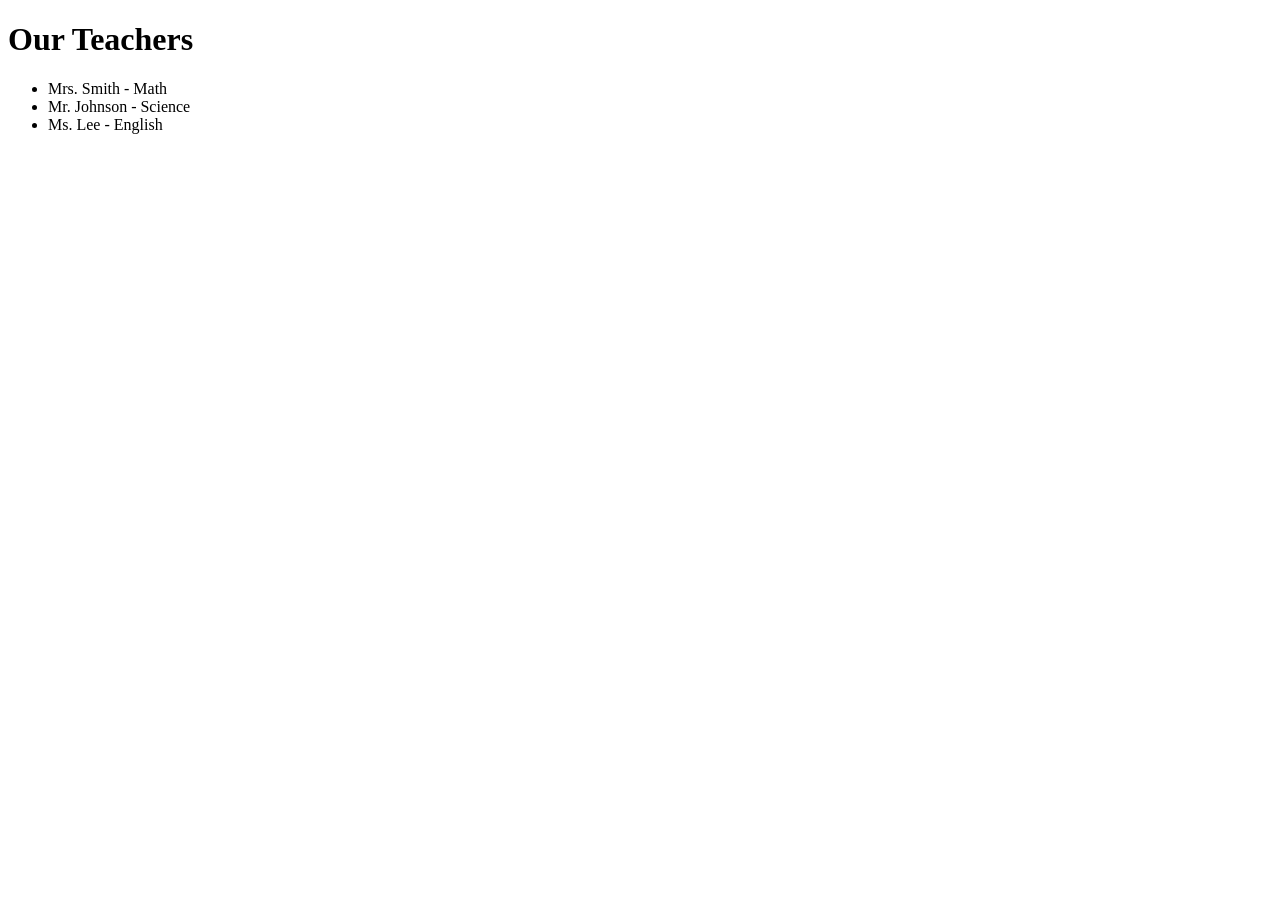
==== teachers.html @ de8f2360 "Add teachers.html file" ====
<!DOCTYPE html>
<html lang="en">
<head>
    <meta charset="UTF-8">
    <meta name="viewport" content="width=device-width, initial-scale=1.0">
    <title>Teachers</title>
</head>
<body>
    <h1>Our Teachers</h1>
    <ul>
        <li>Mrs. Smith - Math</li>
        <li>Mr. Johnson - Science</li>
        <li>Ms. Lee - English</li>
    </ul>
</body>
</html>
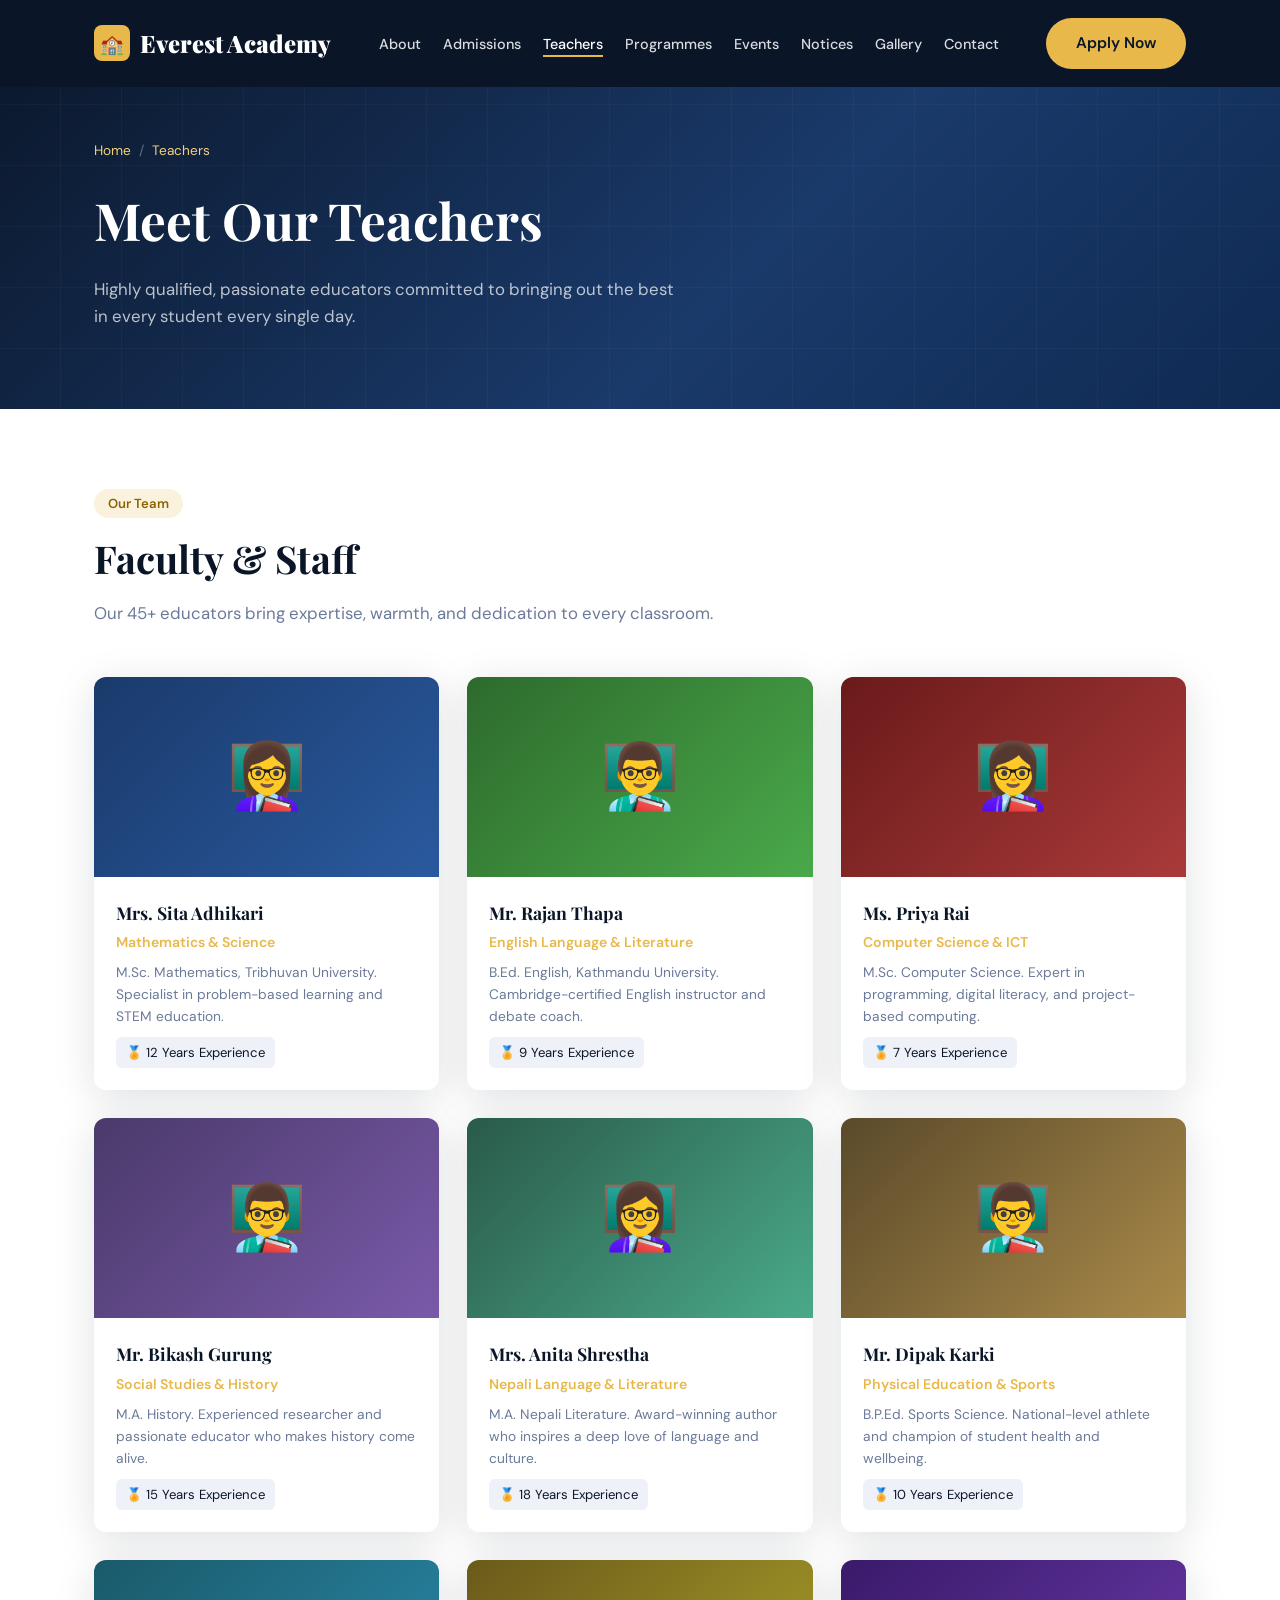
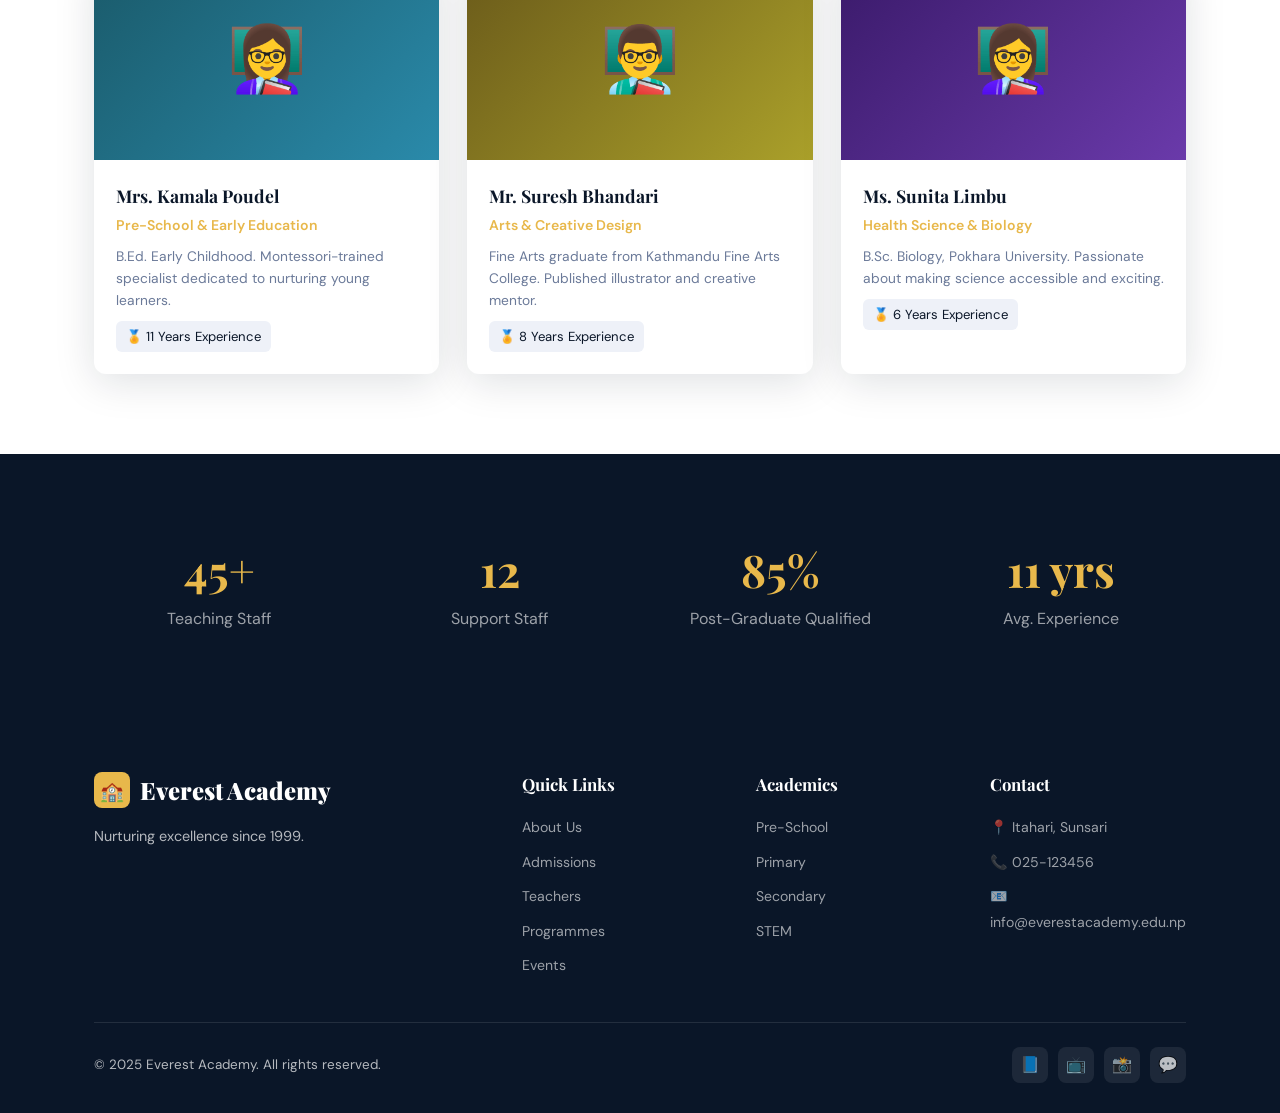
==== commit 68cbc088: "Add files via upload" ====
--- a/teachers.html
+++ b/teachers.html
@@ -1,16 +1,86 @@
-<!DOCTYPE html>
-<html lang="en">
-<head>
-    <meta charset="UTF-8">
-    <meta name="viewport" content="width=device-width, initial-scale=1.0">
-    <title>Teachers</title>
-</head>
-<body>
-    <h1>Our Teachers</h1>
-    <ul>
-        <li>Mrs. Smith - Math</li>
-        <li>Mr. Johnson - Science</li>
-        <li>Ms. Lee - English</li>
-    </ul>
-</body>
+<!DOCTYPE html>
+<html lang="en">
+<head>
+<meta charset="UTF-8"/>
+<meta name="viewport" content="width=device-width, initial-scale=1.0"/>
+<title>Teachers – Everest Academy</title>
+<link href="https://fonts.googleapis.com/css2?family=Playfair+Display:wght@700;900&family=DM+Sans:wght@300;400;500;600&display=swap" rel="stylesheet"/>
+<link rel="stylesheet" href="index.css"/>
+</head>
+<body>
+
+<nav id="navbar">
+  <div class="nav-inner container">
+    <a href="index.html" class="logo"><div class="logo-icon">🏫</div>Everest Academy</a>
+    <ul class="nav-links">
+      <li><a href="about.html">About</a></li><li><a href="admissions.html">Admissions</a></li>
+      <li><a href="teachers.html">Teachers</a></li><li><a href="programmes.html">Programmes</a></li>
+      <li><a href="events.html">Events</a></li><li><a href="notices.html">Notices</a></li>
+      <li><a href="gallery.html">Gallery</a></li><li><a href="contact.html">Contact</a></li>
+    </ul>
+    <div class="nav-cta"><a href="admissions.html" class="btn btn-gold">Apply Now</a></div>
+    <div class="hamburger" onclick="toggleMenu()"><span></span><span></span><span></span></div>
+  </div>
+</nav>
+<div id="mobile-nav">
+  <span onclick="toggleMenu()" class="mobile-close">✕</span>
+  <a href="about.html">About</a><a href="admissions.html">Admissions</a><a href="teachers.html">Teachers</a>
+  <a href="programmes.html">Programmes</a><a href="events.html">Events</a><a href="notices.html">Notices</a>
+  <a href="gallery.html">Gallery</a><a href="contact.html">Contact</a>
+  <a href="admissions.html" class="btn btn-gold" style="margin-top:10px;text-align:center;">Apply Now</a>
+</div>
+
+<div class="page-hero">
+  <div class="container">
+    <div class="breadcrumb"><a href="index.html">Home</a><span>/</span><span style="color:var(--gold2);">Teachers</span></div>
+    <h1>Meet Our Teachers</h1>
+    <p>Highly qualified, passionate educators committed to bringing out the best in every student every single day.</p>
+  </div>
+</div>
+
+<section class="section" style="background:var(--white);">
+  <div class="container">
+    <div class="tag">Our Team</div>
+    <h2 class="section-title">Faculty & Staff</h2>
+    <p class="section-sub">Our 45+ educators bring expertise, warmth, and dedication to every classroom.</p>
+    <div class="grid-3 fade-in">
+      <div class="teacher-card"><div class="teacher-avatar" style="background:linear-gradient(135deg,#1a3a6b,#2a5a9f);">👩‍🏫</div><div class="teacher-info"><h4>Mrs. Sita Adhikari</h4><div class="subject">Mathematics & Science</div><p>M.Sc. Mathematics, Tribhuvan University. Specialist in problem-based learning and STEM education.</p><span class="exp">🏅 12 Years Experience</span></div></div>
+      <div class="teacher-card"><div class="teacher-avatar" style="background:linear-gradient(135deg,#2d6a2d,#4aaa4a);">👨‍🏫</div><div class="teacher-info"><h4>Mr. Rajan Thapa</h4><div class="subject">English Language & Literature</div><p>B.Ed. English, Kathmandu University. Cambridge-certified English instructor and debate coach.</p><span class="exp">🏅 9 Years Experience</span></div></div>
+      <div class="teacher-card"><div class="teacher-avatar" style="background:linear-gradient(135deg,#6a1a1a,#aa3a3a);">👩‍🏫</div><div class="teacher-info"><h4>Ms. Priya Rai</h4><div class="subject">Computer Science & ICT</div><p>M.Sc. Computer Science. Expert in programming, digital literacy, and project-based computing.</p><span class="exp">🏅 7 Years Experience</span></div></div>
+      <div class="teacher-card"><div class="teacher-avatar" style="background:linear-gradient(135deg,#4a3a6a,#7a5aaa);">👨‍🏫</div><div class="teacher-info"><h4>Mr. Bikash Gurung</h4><div class="subject">Social Studies & History</div><p>M.A. History. Experienced researcher and passionate educator who makes history come alive.</p><span class="exp">🏅 15 Years Experience</span></div></div>
+      <div class="teacher-card"><div class="teacher-avatar" style="background:linear-gradient(135deg,#2a5a4a,#4aaa8a);">👩‍🏫</div><div class="teacher-info"><h4>Mrs. Anita Shrestha</h4><div class="subject">Nepali Language & Literature</div><p>M.A. Nepali Literature. Award-winning author who inspires a deep love of language and culture.</p><span class="exp">🏅 18 Years Experience</span></div></div>
+      <div class="teacher-card"><div class="teacher-avatar" style="background:linear-gradient(135deg,#5a4a2a,#aa8a4a);">👨‍🏫</div><div class="teacher-info"><h4>Mr. Dipak Karki</h4><div class="subject">Physical Education & Sports</div><p>B.P.Ed. Sports Science. National-level athlete and champion of student health and wellbeing.</p><span class="exp">🏅 10 Years Experience</span></div></div>
+      <div class="teacher-card"><div class="teacher-avatar" style="background:linear-gradient(135deg,#1a5a6a,#2a8aaa);">👩‍🏫</div><div class="teacher-info"><h4>Mrs. Kamala Poudel</h4><div class="subject">Pre-School & Early Education</div><p>B.Ed. Early Childhood. Montessori-trained specialist dedicated to nurturing young learners.</p><span class="exp">🏅 11 Years Experience</span></div></div>
+      <div class="teacher-card"><div class="teacher-avatar" style="background:linear-gradient(135deg,#6a5a1a,#aaa02a);">👨‍🏫</div><div class="teacher-info"><h4>Mr. Suresh Bhandari</h4><div class="subject">Arts & Creative Design</div><p>Fine Arts graduate from Kathmandu Fine Arts College. Published illustrator and creative mentor.</p><span class="exp">🏅 8 Years Experience</span></div></div>
+      <div class="teacher-card"><div class="teacher-avatar" style="background:linear-gradient(135deg,#3a1a6a,#6a3aaa);">👩‍🏫</div><div class="teacher-info"><h4>Ms. Sunita Limbu</h4><div class="subject">Health Science & Biology</div><p>B.Sc. Biology, Pokhara University. Passionate about making science accessible and exciting.</p><span class="exp">🏅 6 Years Experience</span></div></div>
+    </div>
+  </div>
+</section>
+
+<!-- Staff Summary -->
+<section class="section" style="background:var(--navy);color:var(--white);">
+  <div class="container">
+    <div style="display:grid;grid-template-columns:repeat(4,1fr);gap:30px;text-align:center;" class="fade-in">
+      <div><h3 style="font-size:2.8rem;color:var(--gold);font-family:'Playfair Display',serif;">45+</h3><p style="color:rgba(255,255,255,.6);">Teaching Staff</p></div>
+      <div><h3 style="font-size:2.8rem;color:var(--gold);font-family:'Playfair Display',serif;">12</h3><p style="color:rgba(255,255,255,.6);">Support Staff</p></div>
+      <div><h3 style="font-size:2.8rem;color:var(--gold);font-family:'Playfair Display',serif;">85%</h3><p style="color:rgba(255,255,255,.6);">Post-Graduate Qualified</p></div>
+      <div><h3 style="font-size:2.8rem;color:var(--gold);font-family:'Playfair Display',serif;">11 yrs</h3><p style="color:rgba(255,255,255,.6);">Avg. Experience</p></div>
+    </div>
+  </div>
+</section>
+
+<footer>
+  <div class="container">
+    <div class="footer-grid">
+      <div class="footer-brand"><a href="index.html" class="logo" style="margin-bottom:8px;"><div class="logo-icon">🏫</div> Everest Academy</a><p>Nurturing excellence since 1999.</p></div>
+      <div class="footer-col"><h4>Quick Links</h4><ul><li><a href="about.html">About Us</a></li><li><a href="admissions.html">Admissions</a></li><li><a href="teachers.html">Teachers</a></li><li><a href="programmes.html">Programmes</a></li><li><a href="events.html">Events</a></li></ul></div>
+      <div class="footer-col"><h4>Academics</h4><ul><li><a href="programmes.html">Pre-School</a></li><li><a href="programmes.html">Primary</a></li><li><a href="programmes.html">Secondary</a></li><li><a href="programmes.html">STEM</a></li></ul></div>
+      <div class="footer-col"><h4>Contact</h4><ul><li><a href="contact.html">📍 Itahari, Sunsari</a></li><li><a href="contact.html">📞 025-123456</a></li><li><a href="contact.html">📧 info@everestacademy.edu.np</a></li></ul></div>
+    </div>
+    <div class="footer-bottom"><p>© 2025 Everest Academy. All rights reserved.</p><div class="social-links"><div class="social-btn">📘</div><div class="social-btn">📺</div><div class="social-btn">📸</div><div class="social-btn">💬</div></div></div>
+  </div>
+</footer>
+
+<script src="shared.js"></script>
+</body>
 </html>
--- a/index.css
+++ b/index.css
@@ -0,0 +1,242 @@
+/* ── CSS Variables ───────────────────────────────── */
+:root {
+  --navy:   #0a1628;
+  --deep:   #112244;
+  --gold:   #e8b84b;
+  --gold2:  #f5d07a;
+  --cream:  #faf7f0;
+  --white:  #ffffff;
+  --muted:  #6b7a99;
+  --light:  #eef1f8;
+  --danger: #e74c3c;
+  --green:  #27ae60;
+  --radius: 12px;
+  --shadow: 0 8px 40px rgba(10,22,40,.13);
+}
+
+/* ── Reset & Base ────────────────────────────────── */
+*{margin:0;padding:0;box-sizing:border-box;}
+html{scroll-behavior:smooth;}
+body{font-family:'DM Sans',sans-serif;background:var(--cream);color:var(--navy);line-height:1.6;}
+h1,h2,h3,h4{font-family:'Playfair Display',serif;}
+a{text-decoration:none;color:inherit;}
+img{max-width:100%;}
+
+/* ── Utility ─────────────────────────────────────── */
+.container{max-width:1140px;margin:0 auto;padding:0 24px;}
+.section{padding:80px 0;}
+.section-title{font-size:2.4rem;margin-bottom:10px;color:var(--navy);}
+.section-sub{color:var(--muted);margin-bottom:50px;font-size:1.05rem;}
+.btn{display:inline-block;padding:13px 30px;border-radius:50px;font-weight:600;cursor:pointer;transition:.25s;border:none;font-size:.97rem;text-decoration:none;}
+.btn-gold{background:var(--gold);color:var(--navy);}
+.btn-gold:hover{background:var(--gold2);transform:translateY(-2px);box-shadow:0 6px 20px rgba(232,184,75,.4);}
+.btn-outline{border:2px solid var(--white);color:var(--white);}
+.btn-outline:hover{background:var(--white);color:var(--navy);}
+.btn-navy{background:var(--navy);color:var(--white);}
+.btn-navy:hover{background:var(--deep);transform:translateY(-2px);}
+.card{background:var(--white);border-radius:var(--radius);box-shadow:var(--shadow);overflow:hidden;}
+.grid-3{display:grid;grid-template-columns:repeat(3,1fr);gap:28px;}
+.grid-2{display:grid;grid-template-columns:repeat(2,1fr);gap:28px;}
+.tag{display:inline-block;background:rgba(232,184,75,.18);color:#8a6200;border-radius:50px;padding:4px 14px;font-size:.82rem;font-weight:600;margin-bottom:10px;}
+
+/* ── Page Hero (inner pages) ─────────────────────── */
+.page-hero{padding:140px 0 80px;background:linear-gradient(135deg,var(--navy) 0%,#1a3a6b 60%,#0f2a52 100%);position:relative;overflow:hidden;color:var(--white);}
+.page-hero::before{content:'';position:absolute;inset:0;opacity:.06;background-image:repeating-linear-gradient(0deg,transparent,transparent 60px,rgba(255,255,255,.5) 60px,rgba(255,255,255,.5) 61px),repeating-linear-gradient(90deg,transparent,transparent 60px,rgba(255,255,255,.5) 60px,rgba(255,255,255,.5) 61px);}
+.page-hero .container{position:relative;z-index:2;}
+.page-hero h1{font-size:clamp(2.2rem,4vw,3.2rem);margin-bottom:14px;animation:fadeUp .7s ease both;}
+.page-hero p{font-size:1.05rem;color:rgba(255,255,255,.72);max-width:580px;animation:fadeUp .7s ease .1s both;}
+.breadcrumb{display:flex;gap:8px;align-items:center;font-size:.85rem;color:rgba(255,255,255,.5);margin-bottom:18px;animation:fadeUp .7s ease .05s both;}
+.breadcrumb a{color:var(--gold2);transition:.2s;}
+.breadcrumb a:hover{color:var(--gold);}
+.breadcrumb span{color:rgba(255,255,255,.35);}
+
+/* ── Navigation ──────────────────────────────────── */
+#navbar{position:fixed;top:0;left:0;right:0;z-index:1000;transition:.3s;background:transparent;}
+#navbar.scrolled{background:var(--navy);box-shadow:0 2px 20px rgba(0,0,0,.3);}
+#navbar.solid{background:var(--navy);}
+.nav-inner{display:flex;align-items:center;justify-content:space-between;padding:18px 24px;max-width:1140px;margin:0 auto;}
+.logo{font-family:'Playfair Display',serif;font-size:1.5rem;color:var(--white);font-weight:900;display:flex;align-items:center;gap:10px;text-decoration:none;}
+.logo-icon{width:36px;height:36px;background:var(--gold);border-radius:8px;display:flex;align-items:center;justify-content:center;font-size:1.2rem;flex-shrink:0;}
+.nav-links{display:flex;gap:22px;list-style:none;}
+.nav-links a{color:rgba(255,255,255,.85);font-weight:500;font-size:.9rem;transition:.2s;position:relative;text-decoration:none;}
+.nav-links a::after{content:'';position:absolute;bottom:-4px;left:0;width:0;height:2px;background:var(--gold);transition:.3s;}
+.nav-links a:hover::after,.nav-links a.active-page::after{width:100%;}
+.nav-links a:hover,.nav-links a.active-page{color:var(--white);}
+.nav-cta{display:flex;gap:12px;align-items:center;}
+.hamburger{display:none;flex-direction:column;gap:5px;cursor:pointer;padding:4px;}
+.hamburger span{width:24px;height:2px;background:var(--white);display:block;transition:.3s;}
+
+/* ── Mobile Nav ──────────────────────────────────── */
+#mobile-nav{display:none;position:fixed;inset:0;background:var(--navy);z-index:1500;padding:80px 30px 30px;flex-direction:column;gap:20px;}
+#mobile-nav a{color:var(--white);font-size:1.2rem;font-weight:600;text-decoration:none;}
+.mobile-close{position:absolute;top:22px;right:24px;font-size:1.6rem;color:var(--white);cursor:pointer;}
+
+/* ── Hero (home page) ────────────────────────────── */
+#hero{min-height:100vh;background:linear-gradient(135deg,var(--navy) 0%,#1a3a6b 60%,#0f2a52 100%);position:relative;display:flex;align-items:center;overflow:hidden;}
+.hero-bg-pattern{position:absolute;inset:0;opacity:.06;background-image:repeating-linear-gradient(0deg,transparent,transparent 60px,rgba(255,255,255,.5) 60px,rgba(255,255,255,.5) 61px),repeating-linear-gradient(90deg,transparent,transparent 60px,rgba(255,255,255,.5) 60px,rgba(255,255,255,.5) 61px);}
+.hero-circle{position:absolute;border-radius:50%;border:1px solid rgba(232,184,75,.2);}
+.hero-circle-1{width:600px;height:600px;right:-150px;top:-150px;}
+.hero-circle-2{width:400px;height:400px;right:-50px;top:-50px;border-color:rgba(232,184,75,.35);}
+.hero-content{position:relative;z-index:2;color:var(--white);max-width:650px;animation:fadeUp .9s ease both;}
+.hero-badge{display:inline-flex;align-items:center;gap:8px;background:rgba(232,184,75,.15);border:1px solid rgba(232,184,75,.4);border-radius:50px;padding:7px 18px;font-size:.88rem;color:var(--gold2);margin-bottom:28px;}
+.hero-content h1{font-size:clamp(2.6rem,5vw,4rem);line-height:1.15;margin-bottom:20px;}
+.hero-content h1 span{color:var(--gold);}
+.hero-content p{font-size:1.1rem;color:rgba(255,255,255,.75);margin-bottom:36px;max-width:520px;}
+.hero-btns{display:flex;gap:14px;flex-wrap:wrap;}
+.hero-stats{display:flex;gap:40px;margin-top:56px;padding-top:40px;border-top:1px solid rgba(255,255,255,.12);}
+.stat-item h3{font-size:2rem;color:var(--gold);font-family:'Playfair Display',serif;}
+.stat-item p{font-size:.85rem;color:rgba(255,255,255,.6);}
+
+/* ── Quick Links Bar ─────────────────────────────── */
+.quickbar{background:var(--gold);padding:0;}
+.quickbar-inner{display:flex;overflow-x:auto;max-width:1140px;margin:0 auto;}
+.quickbar-item{flex:1;min-width:130px;text-align:center;padding:16px 14px;cursor:pointer;transition:.2s;color:var(--navy);font-weight:600;font-size:.88rem;border-right:1px solid rgba(0,0,0,.08);display:flex;flex-direction:column;align-items:center;gap:5px;text-decoration:none;}
+.quickbar-item:last-child{border-right:none;}
+.quickbar-item:hover{background:rgba(0,0,0,.08);}
+.quickbar-item span.qi{font-size:1.3rem;}
+
+/* ── About ───────────────────────────────────────── */
+.about-grid{display:grid;grid-template-columns:1fr 1fr;gap:60px;align-items:center;}
+.about-img-wrap{position:relative;}
+.about-img-box{width:100%;aspect-ratio:4/3;background:linear-gradient(135deg,var(--navy),#1a3a6b);border-radius:16px;display:flex;align-items:center;justify-content:center;font-size:5rem;color:rgba(255,255,255,.3);}
+.about-badge{position:absolute;bottom:-20px;right:-20px;background:var(--gold);border-radius:12px;padding:18px 22px;box-shadow:var(--shadow);color:var(--navy);}
+.about-badge h4{font-size:1.6rem;font-family:'Playfair Display',serif;}
+.about-badge p{font-size:.82rem;font-weight:600;}
+.about-text h2{font-size:2.2rem;margin-bottom:18px;}
+.about-text p{color:var(--muted);margin-bottom:18px;}
+.about-values{display:flex;flex-direction:column;gap:14px;margin-top:28px;}
+.value-item{display:flex;align-items:flex-start;gap:14px;}
+.value-icon{width:42px;height:42px;min-width:42px;background:rgba(232,184,75,.15);border-radius:10px;display:flex;align-items:center;justify-content:center;font-size:1.1rem;}
+.value-item h4{font-size:1rem;margin-bottom:2px;}
+.value-item p{font-size:.88rem;color:var(--muted);}
+
+/* ── Admissions ──────────────────────────────────── */
+.admission-steps{display:grid;grid-template-columns:repeat(4,1fr);gap:20px;margin-bottom:50px;}
+.step-card{background:var(--white);border-radius:var(--radius);padding:28px 22px;text-align:center;box-shadow:var(--shadow);position:relative;transition:.3s;}
+.step-card:hover{transform:translateY(-6px);}
+.step-num{width:48px;height:48px;background:var(--navy);color:var(--white);border-radius:50%;display:flex;align-items:center;justify-content:center;font-family:'Playfair Display',serif;font-size:1.2rem;margin:0 auto 16px;}
+.step-card h4{font-size:1.05rem;margin-bottom:8px;}
+.step-card p{font-size:.87rem;color:var(--muted);}
+.step-arrow{position:absolute;right:-18px;top:50%;transform:translateY(-50%);color:var(--gold);font-size:1.3rem;z-index:1;}
+.admission-form-wrap{background:var(--white);border-radius:16px;padding:44px;box-shadow:var(--shadow);max-width:760px;margin:0 auto;}
+.admission-form-wrap h3{font-size:1.6rem;margin-bottom:6px;}
+.form-sub{color:var(--muted);margin-bottom:30px;}
+.form-grid{display:grid;grid-template-columns:1fr 1fr;gap:18px;}
+.form-group{display:flex;flex-direction:column;gap:6px;}
+.form-group.full{grid-column:1/-1;}
+.form-group label{font-size:.88rem;font-weight:600;color:var(--navy);}
+.form-group input,.form-group select,.form-group textarea{padding:11px 15px;border:1.5px solid #dde2ee;border-radius:8px;font-size:.95rem;font-family:'DM Sans',sans-serif;transition:.2s;background:var(--cream);}
+.form-group input:focus,.form-group select:focus,.form-group textarea:focus{outline:none;border-color:var(--gold);background:var(--white);}
+.form-group textarea{resize:vertical;min-height:90px;}
+.form-notice{background:rgba(232,184,75,.12);border-left:4px solid var(--gold);border-radius:4px;padding:12px 16px;font-size:.88rem;color:#7a5c00;margin-bottom:18px;}
+.form-success{display:none;background:rgba(39,174,96,.1);border:1px solid var(--green);border-radius:8px;padding:18px;color:var(--green);text-align:center;font-weight:600;margin-top:14px;}
+
+/* ── Teachers ────────────────────────────────────── */
+.teacher-card{border-radius:var(--radius);overflow:hidden;box-shadow:var(--shadow);transition:.3s;background:var(--white);}
+.teacher-card:hover{transform:translateY(-6px);}
+.teacher-avatar{height:200px;display:flex;align-items:center;justify-content:center;font-size:4rem;}
+.teacher-info{padding:22px;}
+.teacher-info h4{font-size:1.1rem;margin-bottom:4px;}
+.teacher-info .subject{color:var(--gold);font-weight:600;font-size:.88rem;margin-bottom:8px;}
+.teacher-info p{font-size:.86rem;color:var(--muted);}
+.teacher-info .exp{margin-top:10px;font-size:.82rem;background:var(--light);border-radius:6px;padding:5px 10px;display:inline-block;}
+
+/* ── Programmes ──────────────────────────────────── */
+.prog-card{background:var(--white);border-radius:var(--radius);padding:30px;box-shadow:var(--shadow);border-top:4px solid var(--gold);transition:.3s;}
+.prog-card:hover{transform:translateY(-5px);}
+.prog-icon{font-size:2.2rem;margin-bottom:14px;}
+.prog-card h4{font-size:1.15rem;margin-bottom:10px;}
+.prog-card p{font-size:.88rem;color:var(--muted);margin-bottom:14px;}
+.prog-card ul{list-style:none;display:flex;flex-direction:column;gap:5px;}
+.prog-card ul li{font-size:.85rem;color:var(--muted);}
+.prog-card ul li::before{content:'✓ ';color:var(--green);font-weight:700;}
+
+/* ── Events ──────────────────────────────────────── */
+.event-card{background:var(--cream);border-radius:var(--radius);padding:24px;display:flex;gap:20px;align-items:flex-start;transition:.3s;}
+.event-card:hover{background:var(--light);}
+.event-date{min-width:64px;text-align:center;background:var(--navy);color:var(--white);border-radius:10px;padding:12px 8px;}
+.event-date .day{font-family:'Playfair Display',serif;font-size:1.8rem;line-height:1;}
+.event-date .month{font-size:.72rem;text-transform:uppercase;letter-spacing:.06em;color:var(--gold2);}
+.event-info h4{font-size:1rem;margin-bottom:5px;}
+.event-info p{font-size:.87rem;color:var(--muted);}
+.event-info .badge{display:inline-block;background:rgba(232,184,75,.18);color:#8a6200;border-radius:50px;padding:2px 10px;font-size:.75rem;font-weight:600;margin-top:6px;}
+
+/* ── Notice Board ────────────────────────────────── */
+.notice-list{display:flex;flex-direction:column;gap:2px;}
+.notice-item{background:rgba(255,255,255,.06);border-radius:8px;padding:16px 22px;display:flex;justify-content:space-between;align-items:center;transition:.2s;border-left:3px solid transparent;}
+.notice-item:hover{background:rgba(255,255,255,.1);border-left-color:var(--gold);}
+.notice-item h4{font-size:.97rem;font-family:'DM Sans',sans-serif;font-weight:500;}
+.notice-item .notice-date{font-size:.82rem;color:rgba(255,255,255,.45);white-space:nowrap;margin-left:20px;}
+.notice-item.important{border-left-color:var(--danger);}
+.notice-item.important h4::before{content:'🔴 ';}
+/* Light version for light backgrounds */
+.notices-light .notice-item{background:var(--white);border-left:3px solid transparent;}
+.notices-light .notice-item:hover{background:var(--light);border-left-color:var(--gold);}
+.notices-light .notice-item h4{color:var(--navy);}
+.notices-light .notice-item .notice-date{color:var(--muted);}
+.notices-light .notice-item.important{border-left-color:var(--danger);}
+
+/* ── Gallery ─────────────────────────────────────── */
+.gallery-grid{display:grid;grid-template-columns:repeat(4,1fr);grid-template-rows:200px 200px;gap:14px;}
+.gallery-item{border-radius:10px;overflow:hidden;position:relative;cursor:pointer;}
+.gallery-item:nth-child(1){grid-column:span 2;grid-row:span 2;}
+.gallery-box{width:100%;height:100%;display:flex;align-items:center;justify-content:center;font-size:2.5rem;transition:.4s;}
+.gallery-item:hover .gallery-box{transform:scale(1.06);}
+.gallery-overlay{position:absolute;inset:0;background:rgba(10,22,40,.5);opacity:0;display:flex;align-items:center;justify-content:center;color:var(--white);font-weight:600;transition:.3s;}
+.gallery-item:hover .gallery-overlay{opacity:1;}
+
+/* ── Contact ─────────────────────────────────────── */
+.contact-grid{display:grid;grid-template-columns:1fr 1fr;gap:50px;align-items:start;}
+.contact-info h3{font-size:1.7rem;margin-bottom:16px;}
+.contact-info p{color:var(--muted);margin-bottom:28px;}
+.contact-detail{display:flex;gap:14px;margin-bottom:20px;align-items:flex-start;}
+.contact-icon{width:44px;height:44px;min-width:44px;background:rgba(232,184,75,.15);border-radius:10px;display:flex;align-items:center;justify-content:center;font-size:1.1rem;}
+.contact-detail h4{font-size:.93rem;font-weight:600;margin-bottom:2px;}
+.contact-detail p{font-size:.88rem;color:var(--muted);}
+.contact-form{background:var(--cream);border-radius:16px;padding:36px;box-shadow:var(--shadow);}
+.contact-form h3{font-size:1.3rem;margin-bottom:22px;}
+.contact-form .form-group{margin-bottom:16px;}
+.contact-form input,.contact-form textarea{width:100%;padding:11px 15px;border:1.5px solid #dde2ee;border-radius:8px;font-family:'DM Sans',sans-serif;font-size:.93rem;background:var(--white);transition:.2s;}
+.contact-form input:focus,.contact-form textarea:focus{outline:none;border-color:var(--gold);}
+.contact-form textarea{min-height:110px;resize:vertical;}
+
+/* ── Footer ──────────────────────────────────────── */
+footer{background:var(--navy);color:rgba(255,255,255,.7);padding:60px 0 30px;}
+.footer-grid{display:grid;grid-template-columns:2fr 1fr 1fr 1fr;gap:40px;margin-bottom:44px;}
+.footer-brand p{font-size:.9rem;margin-top:14px;line-height:1.7;}
+.footer-col h4{color:var(--white);font-family:'Playfair Display',serif;font-size:1.05rem;margin-bottom:16px;}
+.footer-col ul{list-style:none;display:flex;flex-direction:column;gap:9px;}
+.footer-col ul li a{font-size:.88rem;color:rgba(255,255,255,.6);transition:.2s;text-decoration:none;}
+.footer-col ul li a:hover{color:var(--gold);}
+.footer-bottom{border-top:1px solid rgba(255,255,255,.1);padding-top:24px;display:flex;justify-content:space-between;align-items:center;flex-wrap:wrap;gap:12px;}
+.footer-bottom p{font-size:.84rem;}
+.social-links{display:flex;gap:10px;}
+.social-btn{width:36px;height:36px;background:rgba(255,255,255,.08);border-radius:8px;display:flex;align-items:center;justify-content:center;font-size:1rem;transition:.2s;cursor:pointer;}
+.social-btn:hover{background:var(--gold);color:var(--navy);}
+
+/* ── Animations ──────────────────────────────────── */
+@keyframes fadeUp{from{opacity:0;transform:translateY(28px);}to{opacity:1;transform:translateY(0);}}
+.fade-in{opacity:0;transform:translateY(24px);transition:opacity .6s ease,transform .6s ease;}
+.fade-in.visible{opacity:1;transform:translateY(0);}
+
+/* ── Responsive ──────────────────────────────────── */
+@media(max-width:900px){
+  .about-grid,.contact-grid{grid-template-columns:1fr;}
+  .grid-3{grid-template-columns:1fr 1fr;}
+  .admission-steps{grid-template-columns:1fr 1fr;}
+  .footer-grid{grid-template-columns:1fr 1fr;}
+  .gallery-grid{grid-template-columns:1fr 1fr;grid-template-rows:auto;}
+  .gallery-item:nth-child(1){grid-column:span 1;grid-row:span 1;}
+  .step-arrow{display:none;}
+}
+@media(max-width:600px){
+  .nav-links,.nav-cta{display:none;}
+  .hamburger{display:flex;}
+  .grid-3,.grid-2{grid-template-columns:1fr;}
+  .hero-stats{flex-wrap:wrap;gap:22px;}
+  .form-grid{grid-template-columns:1fr;}
+  .gallery-grid{grid-template-columns:1fr;}
+  .section{padding:54px 0;}
+  .section-title{font-size:1.9rem;}
+  .admission-steps{grid-template-columns:1fr;}
+}
